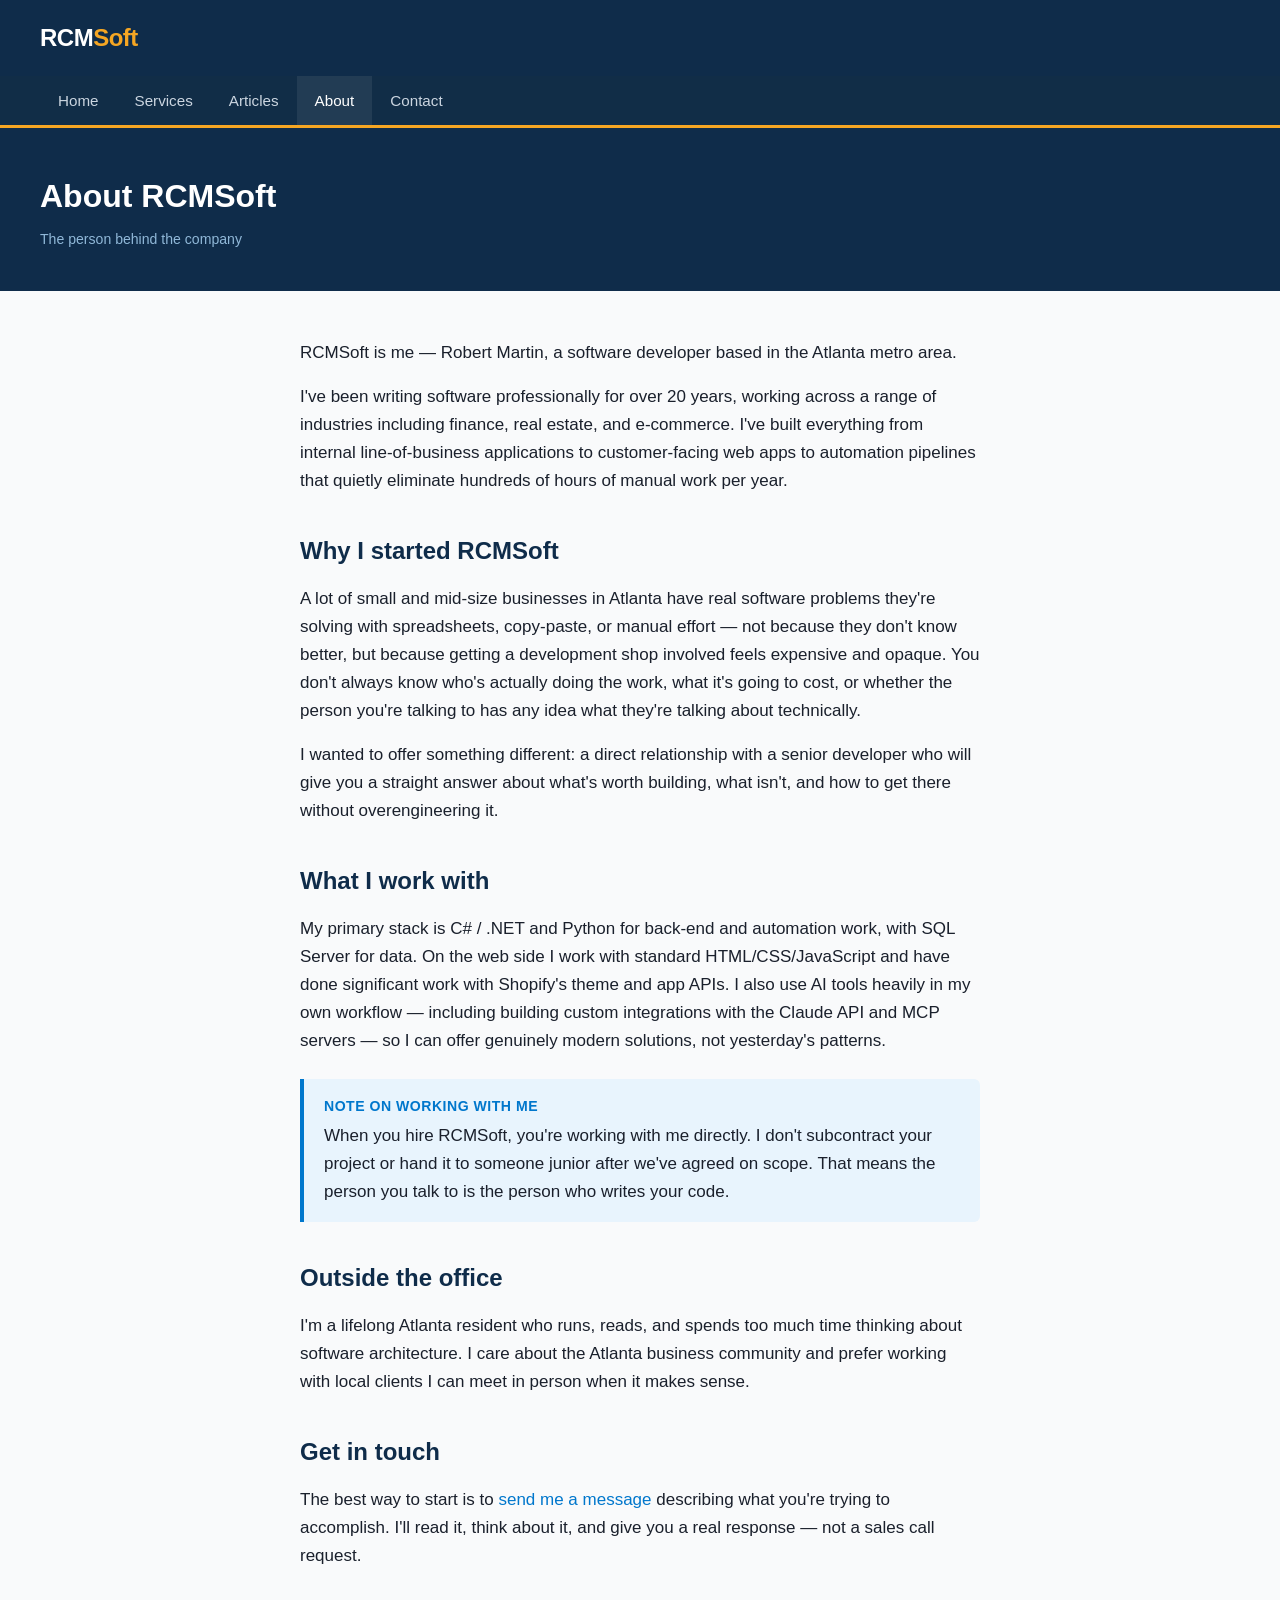
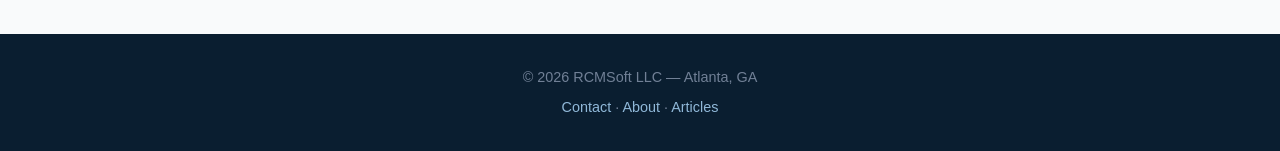
==== about.html @ b644cf1e "Initial site creation for rcmsoft.com Static HTML/CSS site for RCMSoft LLC — Atlanta software develo" ====
<!DOCTYPE html>
<html lang="en">
<head>
	<meta charset="UTF-8">
	<meta name="viewport" content="width=device-width, initial-scale=1.0">
	<title>About RCMSoft — Atlanta Software Developer</title>
	<meta name="description" content="RCMSoft is Robert Martin, a senior software developer based in Atlanta, GA with 20+ years of experience building custom business software.">
	<link rel="stylesheet" href="style.css">
	<!-- Google Analytics: replace G-XXXXXXXXXX -->
	<!-- <script async src="https://www.googletagmanager.com/gtag/js?id=G-XXXXXXXXXX"></script>
	<script>window.dataLayer=window.dataLayer||[];function gtag(){dataLayer.push(arguments);}gtag('js',new Date());gtag('config','G-XXXXXXXXXX');</script> -->
</head>
<body>

<header>
	<div class="site-title">RCM<span>Soft</span></div>
</header>

<nav>
	<a href="index.html">Home</a>
	<a href="index.html#services">Services</a>
	<a href="articles.html">Articles</a>
	<a href="about.html" class="active">About</a>
	<a href="contact.html">Contact</a>
</nav>

<div class="article-header">
	<h1>About RCMSoft</h1>
	<p class="article-meta">The person behind the company</p>
</div>

<article class="content">

	<p>RCMSoft is me — Robert Martin, a software developer based in the Atlanta metro area.</p>

	<p>I've been writing software professionally for over 20 years, working across a range of industries including finance, real estate, and e-commerce. I've built everything from internal line-of-business applications to customer-facing web apps to automation pipelines that quietly eliminate hundreds of hours of manual work per year.</p>

	<h2>Why I started RCMSoft</h2>

	<p>A lot of small and mid-size businesses in Atlanta have real software problems they're solving with spreadsheets, copy-paste, or manual effort — not because they don't know better, but because getting a development shop involved feels expensive and opaque. You don't always know who's actually doing the work, what it's going to cost, or whether the person you're talking to has any idea what they're talking about technically.</p>

	<p>I wanted to offer something different: a direct relationship with a senior developer who will give you a straight answer about what's worth building, what isn't, and how to get there without overengineering it.</p>

	<h2>What I work with</h2>

	<p>My primary stack is C# / .NET and Python for back-end and automation work, with SQL Server for data. On the web side I work with standard HTML/CSS/JavaScript and have done significant work with Shopify's theme and app APIs. I also use AI tools heavily in my own workflow — including building custom integrations with the Claude API and MCP servers — so I can offer genuinely modern solutions, not yesterday's patterns.</p>

	<div class="tip-box">
		<strong>Note on working with me</strong>
		When you hire RCMSoft, you're working with me directly. I don't subcontract your project or hand it to someone junior after we've agreed on scope. That means the person you talk to is the person who writes your code.
	</div>

	<h2>Outside the office</h2>

	<p>I'm a lifelong Atlanta resident who runs, reads, and spends too much time thinking about software architecture. I care about the Atlanta business community and prefer working with local clients I can meet in person when it makes sense.</p>

	<h2>Get in touch</h2>

	<p>The best way to start is to <a href="contact.html">send me a message</a> describing what you're trying to accomplish. I'll read it, think about it, and give you a real response — not a sales call request.</p>

</article>

<footer>
	<div>&copy; 2026 RCMSoft LLC &mdash; Atlanta, GA</div>
	<div><a href="contact.html">Contact</a> &middot; <a href="about.html">About</a> &middot; <a href="articles.html">Articles</a></div>
</footer>

</body>
</html>
---- style.css ----
/* RCMSoft.com — Main Stylesheet */

:root {
	--primary:      #0f2c4a;
	--accent:       #0077cc;
	--accent-light: #e8f4fd;
	--gold:         #f5a623;
	--bg:           #f9fafb;
	--bg-white:     #ffffff;
	--text:         #1a202c;
	--text-muted:   #4a5568;
	--border:       #e2e8f0;
	--hero-bg:      #0f2c4a;
}

* {
	box-sizing: border-box;
	margin: 0;
	padding: 0;
}

body {
	font-family: -apple-system, BlinkMacSystemFont, 'Segoe UI', Roboto, Helvetica, Arial, sans-serif;
	font-size: 17px;
	line-height: 1.65;
	color: var(--text);
	background: var(--bg);
}

a {
	color: var(--accent);
	text-decoration: none;
}

a:hover {
	text-decoration: underline;
}

/* ── Header ─────────────────────────────── */
header {
	background: var(--hero-bg);
	padding: 18px 40px;
	display: flex;
	align-items: center;
	justify-content: space-between;
}

.site-title {
	color: #ffffff;
	font-size: 1.5rem;
	font-weight: 700;
	letter-spacing: -0.5px;
}

.site-title span {
	color: var(--gold);
}

/* ── Nav ─────────────────────────────────── */
nav {
	background: #112d47;
	padding: 0 40px;
	display: flex;
	gap: 0;
	border-bottom: 3px solid var(--gold);
}

nav a {
	color: #cbd5e0;
	padding: 12px 18px;
	display: inline-block;
	font-size: 0.95rem;
	font-weight: 500;
	transition: color 0.15s, background 0.15s;
}

nav a:hover,
nav a.active {
	color: #ffffff;
	background: rgba(255,255,255,0.07);
	text-decoration: none;
}

/* ── Hero ────────────────────────────────── */
.hero {
	background: linear-gradient(135deg, #0f2c4a 0%, #1a4a70 100%);
	color: #ffffff;
	padding: 64px 40px 56px;
	text-align: center;
}

.hero h1 {
	font-size: 2.5rem;
	font-weight: 700;
	margin-bottom: 16px;
	line-height: 1.2;
}

.hero h1 span {
	color: var(--gold);
}

.hero p {
	font-size: 1.2rem;
	color: #90b8d8;
	max-width: 620px;
	margin: 0 auto 28px;
}

.btn {
	display: inline-block;
	background: var(--gold);
	color: var(--primary);
	font-weight: 700;
	padding: 13px 30px;
	border-radius: 4px;
	font-size: 1rem;
	transition: background 0.15s, transform 0.1s;
	border: none;
	cursor: pointer;
}

.btn:hover {
	background: #e09610;
	text-decoration: none;
	transform: translateY(-1px);
}

.btn-outline {
	background: transparent;
	color: #ffffff;
	border: 2px solid rgba(255,255,255,0.5);
}

.btn-outline:hover {
	background: rgba(255,255,255,0.1);
	border-color: #ffffff;
}

/* ── Sections ────────────────────────────── */
section {
	padding: 60px 40px;
}

section:nth-child(even) {
	background: var(--bg-white);
}

.section-title {
	font-size: 1.75rem;
	font-weight: 700;
	color: var(--primary);
	margin-bottom: 8px;
}

.section-sub {
	color: var(--text-muted);
	margin-bottom: 36px;
	font-size: 1.05rem;
}

/* ── Cards Grid ──────────────────────────── */
.cards {
	display: grid;
	grid-template-columns: repeat(auto-fit, minmax(260px, 1fr));
	gap: 24px;
	max-width: 1100px;
}

.card {
	background: var(--bg-white);
	border: 1px solid var(--border);
	border-radius: 8px;
	padding: 28px 24px;
	transition: box-shadow 0.2s, transform 0.1s;
}

section:nth-child(even) .card {
	background: var(--bg);
}

.card:hover {
	box-shadow: 0 4px 16px rgba(0,0,0,0.09);
	transform: translateY(-2px);
}

.card-icon {
	font-size: 2rem;
	margin-bottom: 12px;
}

.card h3 {
	font-size: 1.1rem;
	font-weight: 700;
	color: var(--primary);
	margin-bottom: 8px;
}

.card p {
	color: var(--text-muted);
	font-size: 0.95rem;
	line-height: 1.6;
}

/* ── Article Cards ───────────────────────── */
.article-card {
	background: var(--bg-white);
	border: 1px solid var(--border);
	border-radius: 8px;
	padding: 24px;
	transition: box-shadow 0.2s;
}

.article-card:hover {
	box-shadow: 0 4px 16px rgba(0,0,0,0.09);
}

.article-card .tag {
	display: inline-block;
	background: var(--accent-light);
	color: var(--accent);
	font-size: 0.78rem;
	font-weight: 600;
	padding: 3px 10px;
	border-radius: 20px;
	margin-bottom: 10px;
	text-transform: uppercase;
	letter-spacing: 0.5px;
}

.article-card h3 {
	font-size: 1.1rem;
	font-weight: 700;
	color: var(--primary);
	margin-bottom: 8px;
	line-height: 1.3;
}

.article-card h3 a {
	color: var(--primary);
}

.article-card h3 a:hover {
	color: var(--accent);
	text-decoration: none;
}

.article-card p {
	color: var(--text-muted);
	font-size: 0.93rem;
}

/* ── Contact Form ────────────────────────── */
.contact-wrap {
	display: grid;
	grid-template-columns: 1fr 1fr;
	gap: 48px;
	max-width: 900px;
}

@media (max-width: 680px) {
	.contact-wrap {
		grid-template-columns: 1fr;
	}
}

.contact-info p {
	color: var(--text-muted);
	margin-bottom: 20px;
}

.contact-detail {
	margin-bottom: 12px;
	font-size: 0.95rem;
}

.contact-detail strong {
	color: var(--primary);
	display: block;
	font-size: 0.8rem;
	text-transform: uppercase;
	letter-spacing: 0.5px;
	margin-bottom: 2px;
}

form .field {
	margin-bottom: 18px;
}

form label {
	display: block;
	font-size: 0.88rem;
	font-weight: 600;
	color: var(--text);
	margin-bottom: 5px;
}

form input,
form select,
form textarea {
	width: 100%;
	padding: 10px 12px;
	border: 1px solid var(--border);
	border-radius: 4px;
	font-size: 1rem;
	font-family: inherit;
	background: var(--bg-white);
	color: var(--text);
	transition: border-color 0.15s;
}

form input:focus,
form select:focus,
form textarea:focus {
	outline: none;
	border-color: var(--accent);
	box-shadow: 0 0 0 3px rgba(0,119,204,0.12);
}

form textarea {
	resize: vertical;
	min-height: 130px;
}

/* ── Article Page ────────────────────────── */
.article-header {
	background: var(--hero-bg);
	color: #ffffff;
	padding: 48px 40px 40px;
}

.article-header .tag {
	display: inline-block;
	background: rgba(245,166,35,0.2);
	color: var(--gold);
	font-size: 0.78rem;
	font-weight: 600;
	padding: 3px 10px;
	border-radius: 20px;
	margin-bottom: 12px;
	text-transform: uppercase;
	letter-spacing: 0.5px;
}

.article-header h1 {
	font-size: 2rem;
	font-weight: 700;
	line-height: 1.25;
	max-width: 720px;
	margin-bottom: 12px;
}

.article-meta {
	font-size: 0.88rem;
	color: #90b8d8;
}

article.content {
	max-width: 760px;
	margin: 0 auto;
	padding: 48px 40px;
}

article.content h2 {
	font-size: 1.5rem;
	font-weight: 700;
	color: var(--primary);
	margin: 36px 0 14px;
}

article.content h3 {
	font-size: 1.15rem;
	font-weight: 700;
	color: var(--primary);
	margin: 28px 0 10px;
}

article.content p {
	margin-bottom: 16px;
}

article.content ul,
article.content ol {
	margin: 0 0 16px 24px;
}

article.content li {
	margin-bottom: 6px;
}

article.content code {
	background: #f0f4f8;
	border: 1px solid var(--border);
	border-radius: 3px;
	padding: 1px 5px;
	font-family: 'Consolas', 'Courier New', monospace;
	font-size: 0.9em;
	color: #1a3a5c;
}

article.content pre {
	background: #1a2535;
	color: #e2e8f0;
	border-radius: 6px;
	padding: 20px 22px;
	overflow-x: auto;
	margin: 0 0 20px;
	font-family: 'Consolas', 'Courier New', monospace;
	font-size: 0.88rem;
	line-height: 1.6;
}

article.content pre code {
	background: none;
	border: none;
	padding: 0;
	color: inherit;
	font-size: inherit;
}

.tip-box {
	background: var(--accent-light);
	border-left: 4px solid var(--accent);
	border-radius: 0 6px 6px 0;
	padding: 16px 20px;
	margin: 24px 0;
}

.tip-box strong {
	display: block;
	color: var(--accent);
	margin-bottom: 4px;
	font-size: 0.88rem;
	text-transform: uppercase;
	letter-spacing: 0.5px;
}

/* ── About / Callout Strip ───────────────── */
.callout-strip {
	background: var(--primary);
	color: #ffffff;
	padding: 48px 40px;
	text-align: center;
}

.callout-strip h2 {
	font-size: 1.6rem;
	margin-bottom: 12px;
}

.callout-strip p {
	color: #90b8d8;
	max-width: 560px;
	margin: 0 auto 24px;
}

/* ── Footer ──────────────────────────────── */
footer {
	background: #0a1e30;
	color: #718096;
	padding: 32px 40px;
	font-size: 0.9rem;
	display: flex;
	flex-direction: column;
	gap: 6px;
	align-items: center;
	text-align: center;
}

footer a {
	color: #90b8d8;
}

/* ── Responsive ──────────────────────────── */
@media (max-width: 700px) {
	header { padding: 16px 20px; }
	nav    { padding: 0 10px; }
	nav a  { padding: 10px 12px; font-size: 0.85rem; }

	.hero        { padding: 44px 20px; }
	.hero h1     { font-size: 1.8rem; }
	.hero p      { font-size: 1rem; }

	section      { padding: 44px 20px; }

	.article-header { padding: 36px 20px; }
	.article-header h1 { font-size: 1.5rem; }

	article.content { padding: 32px 20px; }

	.callout-strip { padding: 40px 20px; }
	footer { padding: 28px 20px; }
}
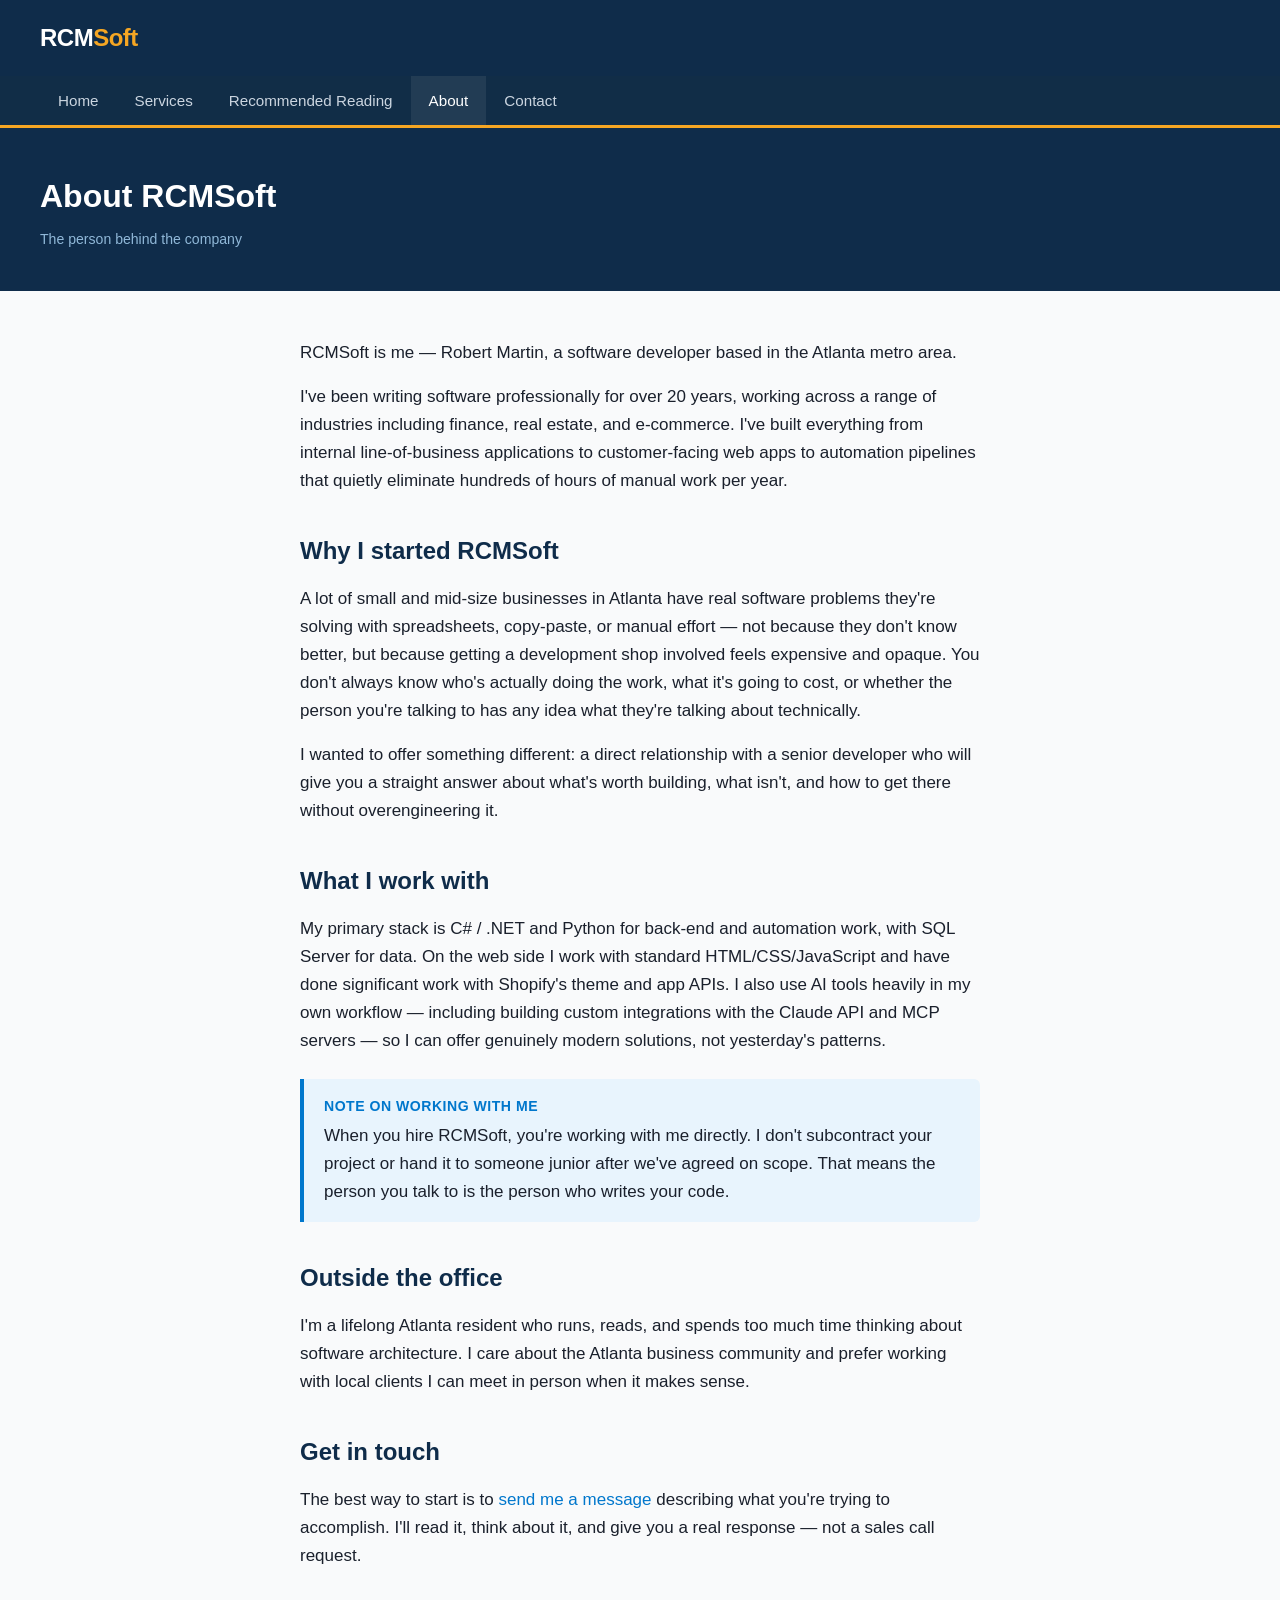
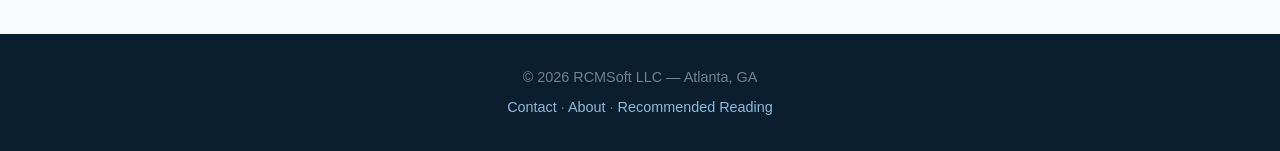
==== commit a32fc231: "Replace Articles with Recommended Reading page - Add reading.html with 8 curated links (Feb 2025 – M" ====
--- a/about.html
+++ b/about.html
@@ -6,9 +6,9 @@
 	<title>About RCMSoft — Atlanta Software Developer</title>
 	<meta name="description" content="RCMSoft is Robert Martin, a senior software developer based in Atlanta, GA with 20+ years of experience building custom business software.">
 	<link rel="stylesheet" href="style.css">
-	<!-- Google Analytics: replace G-XXXXXXXXXX -->
-	<!-- <script async src="https://www.googletagmanager.com/gtag/js?id=G-XXXXXXXXXX"></script>
-	<script>window.dataLayer=window.dataLayer||[];function gtag(){dataLayer.push(arguments);}gtag('js',new Date());gtag('config','G-XXXXXXXXXX');</script> -->
+	<!-- Google Analytics -->
+	<script async src="https://www.googletagmanager.com/gtag/js?id=G-C2J13YL8DH"></script>
+	<script>window.dataLayer=window.dataLayer||[];function gtag(){dataLayer.push(arguments);}gtag('js',new Date());gtag('config','G-C2J13YL8DH');</script>
 </head>
 <body>
 
@@ -19,7 +19,7 @@
 <nav>
 	<a href="index.html">Home</a>
 	<a href="index.html#services">Services</a>
-	<a href="articles.html">Articles</a>
+	<a href="reading.html">Recommended Reading</a>
 	<a href="about.html" class="active">About</a>
 	<a href="contact.html">Contact</a>
 </nav>
@@ -62,7 +62,7 @@
 
 <footer>
 	<div>&copy; 2026 RCMSoft LLC &mdash; Atlanta, GA</div>
-	<div><a href="contact.html">Contact</a> &middot; <a href="about.html">About</a> &middot; <a href="articles.html">Articles</a></div>
+	<div><a href="contact.html">Contact</a> &middot; <a href="about.html">About</a> &middot; <a href="reading.html">Recommended Reading</a></div>
 </footer>
 
 </body>
--- a/style.css
+++ b/style.css
@@ -322,6 +322,106 @@
 	min-height: 130px;
 }
 
+/* ── Reading Cards ───────────────────────── */
+.reading-grid {
+	display: grid;
+	grid-template-columns: repeat(auto-fit, minmax(300px, 1fr));
+	gap: 24px;
+	max-width: 1100px;
+}
+
+.reading-card {
+	background: var(--bg-white);
+	border: 1px solid var(--border);
+	border-radius: 8px;
+	overflow: hidden;
+	transition: box-shadow 0.2s, transform 0.1s;
+	display: flex;
+	flex-direction: column;
+}
+
+section:nth-child(even) .reading-card {
+	background: var(--bg);
+}
+
+.reading-card:hover {
+	box-shadow: 0 4px 16px rgba(0,0,0,0.10);
+	transform: translateY(-2px);
+}
+
+.reading-card-banner {
+	height: 80px;
+	display: flex;
+	align-items: center;
+	justify-content: center;
+	font-size: 2.2rem;
+	flex-shrink: 0;
+}
+
+.reading-card-body {
+	padding: 18px 22px 22px;
+	display: flex;
+	flex-direction: column;
+	flex: 1;
+}
+
+.reading-card .rc-meta {
+	display: flex;
+	align-items: center;
+	gap: 10px;
+	margin-bottom: 10px;
+}
+
+.reading-card .rc-source {
+	font-size: 0.75rem;
+	font-weight: 700;
+	text-transform: uppercase;
+	letter-spacing: 0.5px;
+	color: var(--text-muted);
+}
+
+.reading-card .rc-date {
+	font-size: 0.75rem;
+	color: var(--border);
+	color: #a0aec0;
+}
+
+.reading-card h3 {
+	font-size: 1rem;
+	font-weight: 700;
+	color: var(--primary);
+	line-height: 1.35;
+	margin-bottom: 10px;
+}
+
+.reading-card h3 a {
+	color: var(--primary);
+}
+
+.reading-card h3 a:hover {
+	color: var(--accent);
+	text-decoration: none;
+}
+
+.reading-card .rc-commentary {
+	font-size: 0.92rem;
+	color: var(--text-muted);
+	line-height: 1.65;
+	flex: 1;
+	margin-bottom: 16px;
+}
+
+.reading-card .rc-link {
+	font-size: 0.85rem;
+	font-weight: 700;
+	color: var(--accent);
+	align-self: flex-start;
+}
+
+.reading-card .rc-link:hover {
+	text-decoration: underline;
+}
+
 /* ── Article Page ────────────────────────── */
 .article-header {
 	background: var(--hero-bg);
